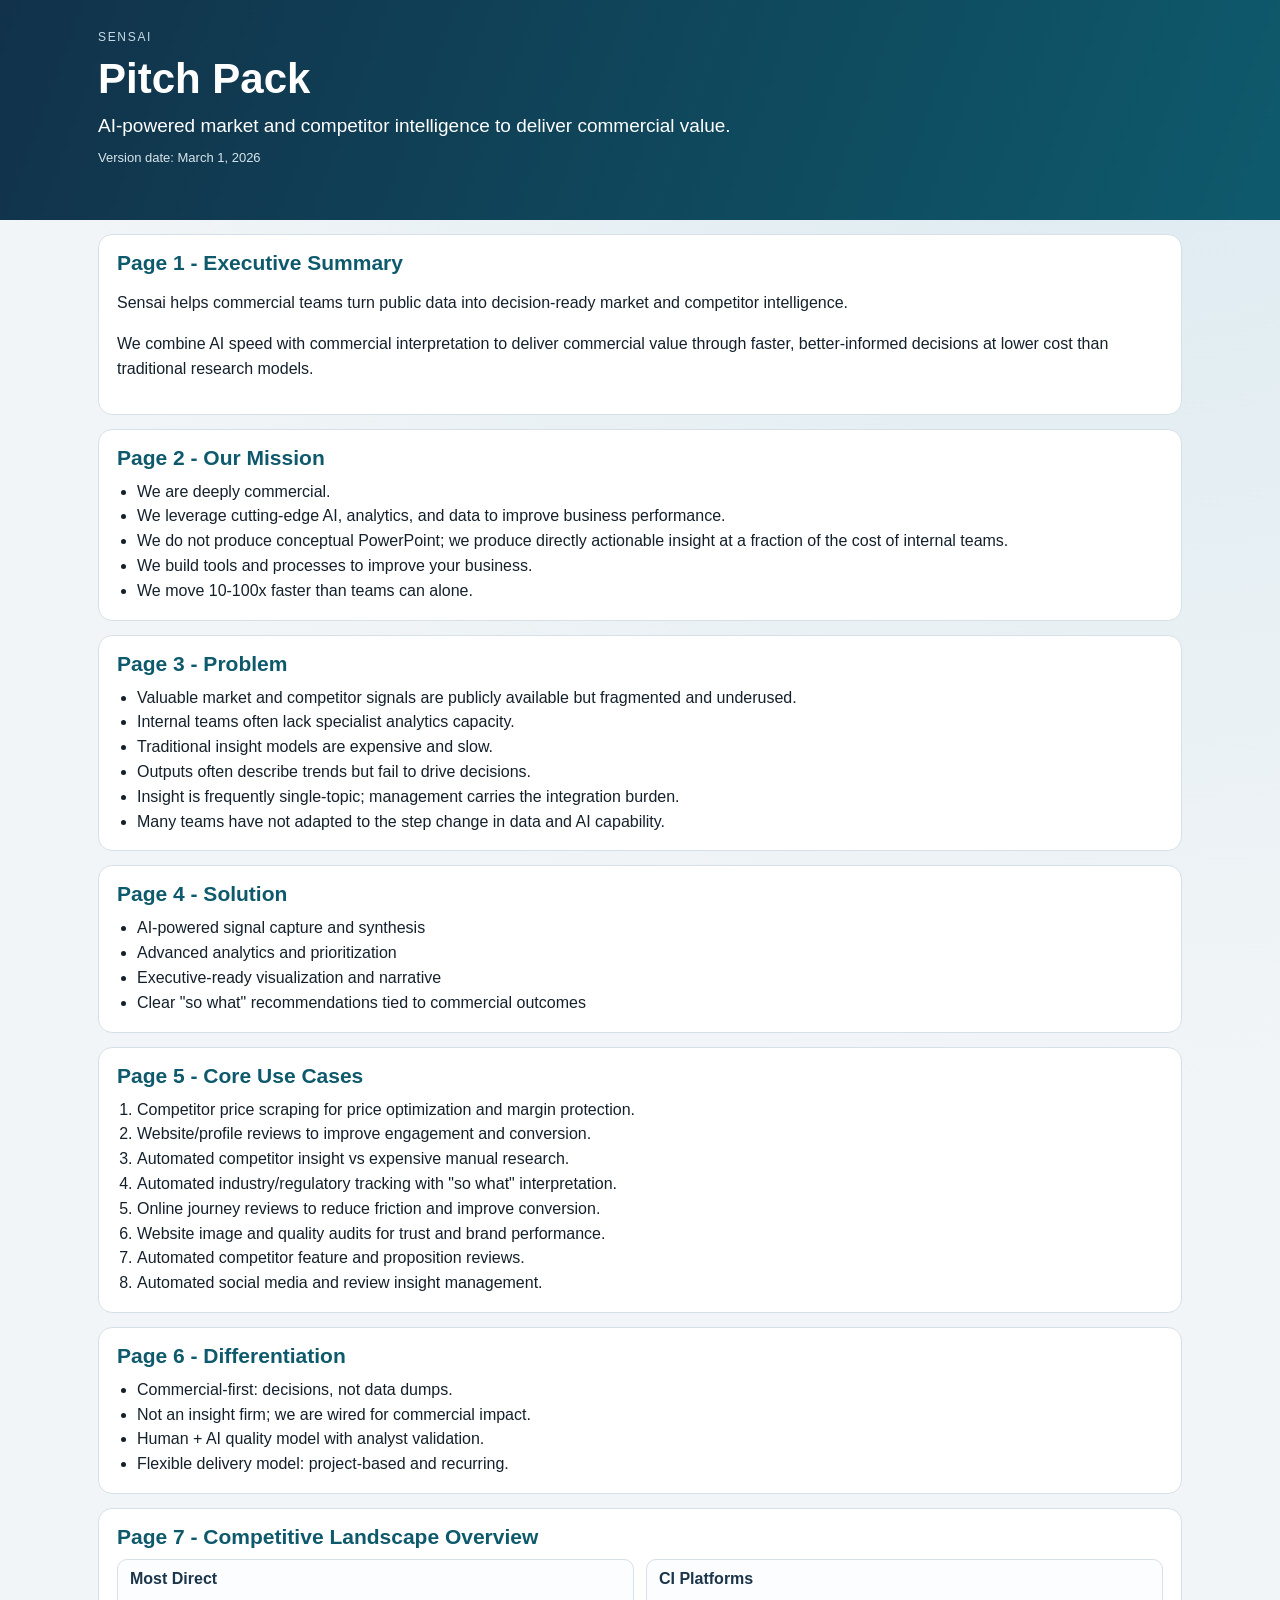
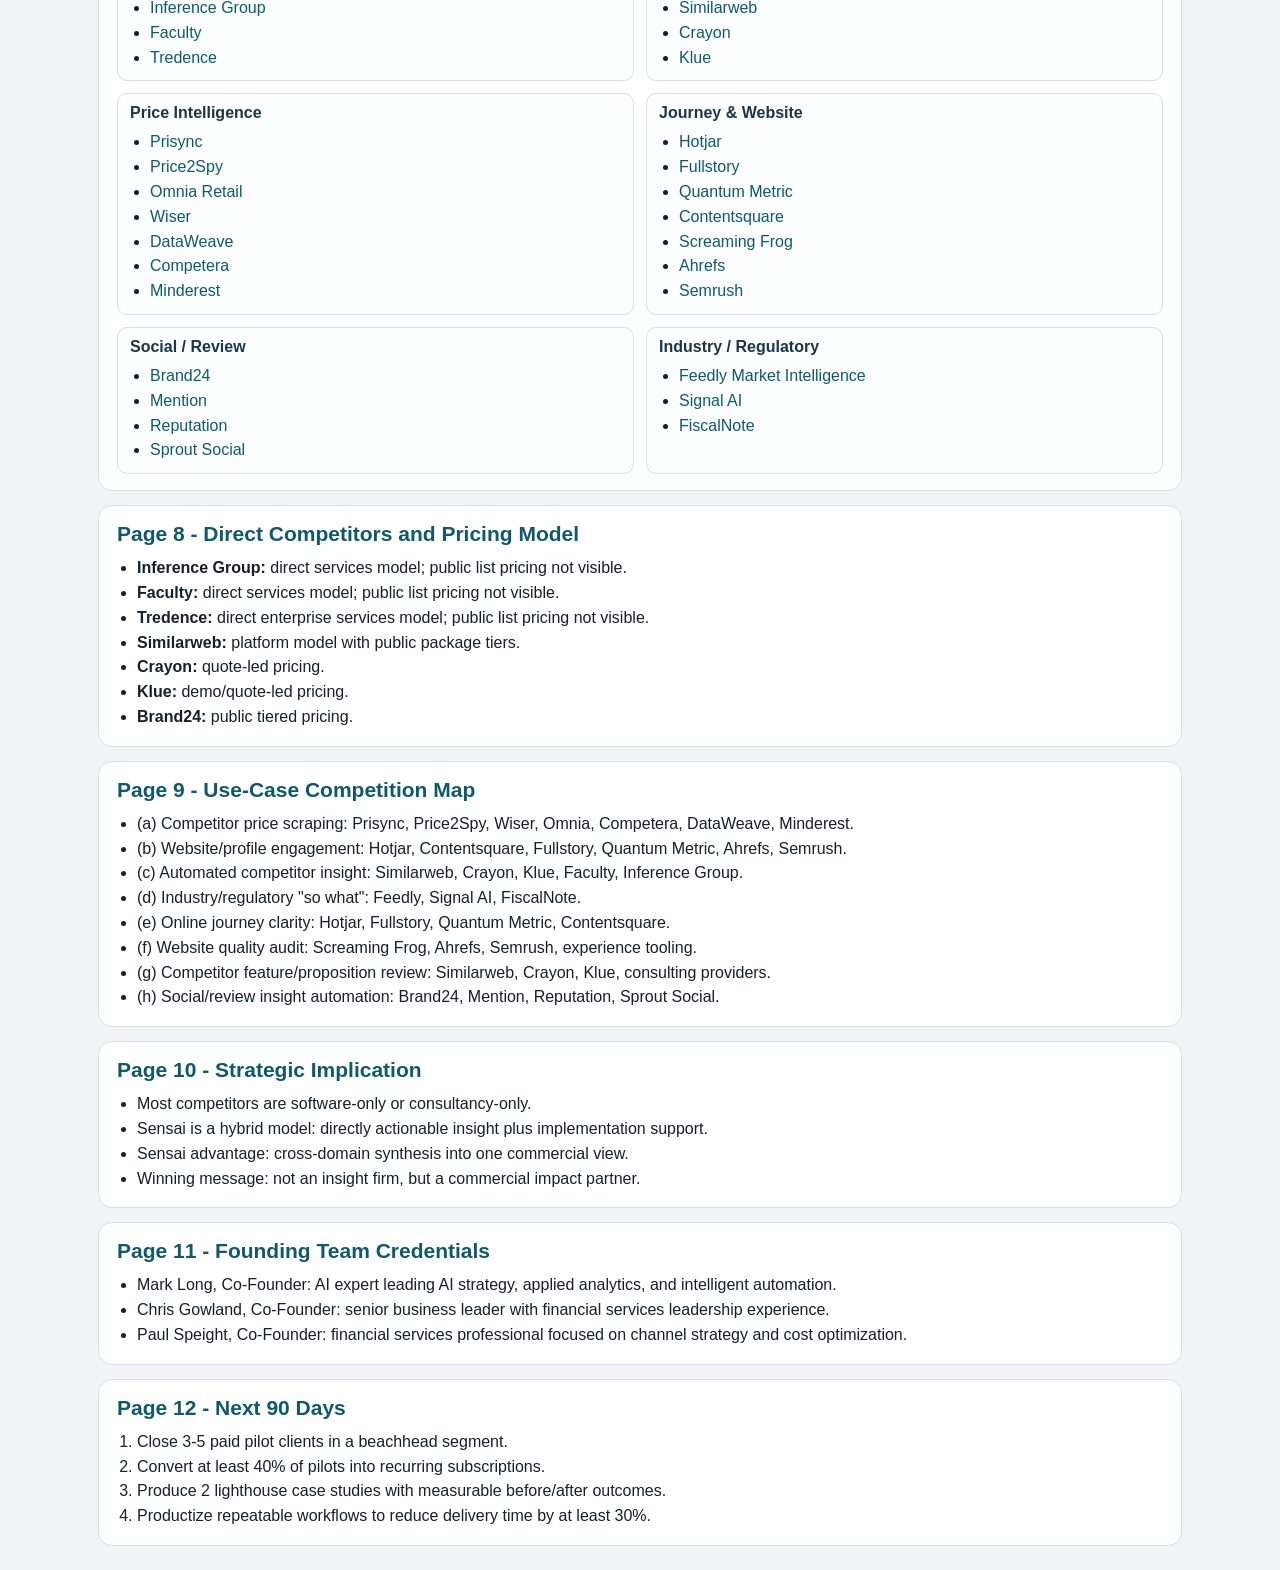
==== docs/publish/site/index.html @ 8a7c7907 "Publish Sensai pitch pack, competitor analysis, and GitHub Pages site" ====
<!doctype html>
<html lang="en">
<head>
  <meta charset="utf-8" />
  <meta name="viewport" content="width=device-width, initial-scale=1" />
  <title>Sensai Pitch Pack</title>
  <link rel="stylesheet" href="./styles.css" />
</head>
<body>
  <header class="hero">
    <div class="wrap">
      <p class="kicker">Sensai</p>
      <h1>Pitch Pack</h1>
      <p class="sub">AI-powered market and competitor intelligence to deliver commercial value.</p>
      <p class="meta">Version date: March 1, 2026</p>
    </div>
  </header>

  <main class="wrap">
    <section>
      <h2>Page 1 - Executive Summary</h2>
      <p>Sensai helps commercial teams turn public data into decision-ready market and competitor intelligence.</p>
      <p>We combine AI speed with commercial interpretation to deliver commercial value through faster, better-informed decisions at lower cost than traditional research models.</p>
    </section>

    <section>
      <h2>Page 2 - Our Mission</h2>
      <ul>
        <li>We are deeply commercial.</li>
        <li>We leverage cutting-edge AI, analytics, and data to improve business performance.</li>
        <li>We do not produce conceptual PowerPoint; we produce directly actionable insight at a fraction of the cost of internal teams.</li>
        <li>We build tools and processes to improve your business.</li>
        <li>We move 10-100x faster than teams can alone.</li>
      </ul>
    </section>

    <section>
      <h2>Page 3 - Problem</h2>
      <ul>
        <li>Valuable market and competitor signals are publicly available but fragmented and underused.</li>
        <li>Internal teams often lack specialist analytics capacity.</li>
        <li>Traditional insight models are expensive and slow.</li>
        <li>Outputs often describe trends but fail to drive decisions.</li>
        <li>Insight is frequently single-topic; management carries the integration burden.</li>
        <li>Many teams have not adapted to the step change in data and AI capability.</li>
      </ul>
    </section>

    <section>
      <h2>Page 4 - Solution</h2>
      <ul>
        <li>AI-powered signal capture and synthesis</li>
        <li>Advanced analytics and prioritization</li>
        <li>Executive-ready visualization and narrative</li>
        <li>Clear "so what" recommendations tied to commercial outcomes</li>
      </ul>
    </section>

    <section>
      <h2>Page 5 - Core Use Cases</h2>
      <ol>
        <li>Competitor price scraping for price optimization and margin protection.</li>
        <li>Website/profile reviews to improve engagement and conversion.</li>
        <li>Automated competitor insight vs expensive manual research.</li>
        <li>Automated industry/regulatory tracking with "so what" interpretation.</li>
        <li>Online journey reviews to reduce friction and improve conversion.</li>
        <li>Website image and quality audits for trust and brand performance.</li>
        <li>Automated competitor feature and proposition reviews.</li>
        <li>Automated social media and review insight management.</li>
      </ol>
    </section>

    <section>
      <h2>Page 6 - Differentiation</h2>
      <ul>
        <li>Commercial-first: decisions, not data dumps.</li>
        <li>Not an insight firm; we are wired for commercial impact.</li>
        <li>Human + AI quality model with analyst validation.</li>
        <li>Flexible delivery model: project-based and recurring.</li>
      </ul>
    </section>

    <section>
      <h2>Page 7 - Competitive Landscape Overview</h2>
      <div class="grid">
        <article>
          <h3>Most Direct</h3>
          <ul>
            <li><a href="https://www.inferencegroup.com/" target="_blank" rel="noreferrer">Inference Group</a></li>
            <li><a href="https://faculty.ai/" target="_blank" rel="noreferrer">Faculty</a></li>
            <li><a href="https://www.tredence.com/services/generative-ai" target="_blank" rel="noreferrer">Tredence</a></li>
          </ul>
        </article>
        <article>
          <h3>CI Platforms</h3>
          <ul>
            <li><a href="https://www.similarweb.com/" target="_blank" rel="noreferrer">Similarweb</a></li>
            <li><a href="https://www.crayon.co/" target="_blank" rel="noreferrer">Crayon</a></li>
            <li><a href="https://klue.com/" target="_blank" rel="noreferrer">Klue</a></li>
          </ul>
        </article>
        <article>
          <h3>Price Intelligence</h3>
          <ul>
            <li><a href="https://prisync.com/" target="_blank" rel="noreferrer">Prisync</a></li>
            <li><a href="https://www.price2spy.com/pricing/" target="_blank" rel="noreferrer">Price2Spy</a></li>
            <li><a href="https://www.omniaretail.com/" target="_blank" rel="noreferrer">Omnia Retail</a></li>
            <li><a href="https://www.wiser.com/products/price-execution/" target="_blank" rel="noreferrer">Wiser</a></li>
            <li><a href="https://next.dataweave.com/us/commerce-intelligence" target="_blank" rel="noreferrer">DataWeave</a></li>
            <li><a href="https://competera.ai/products/price-management" target="_blank" rel="noreferrer">Competera</a></li>
            <li><a href="https://www.minderest.com/pricing-department" target="_blank" rel="noreferrer">Minderest</a></li>
          </ul>
        </article>
        <article>
          <h3>Journey & Website</h3>
          <ul>
            <li><a href="https://www.hotjar.com/" target="_blank" rel="noreferrer">Hotjar</a></li>
            <li><a href="https://www.fullstory.com/" target="_blank" rel="noreferrer">Fullstory</a></li>
            <li><a href="https://www.quantummetric.com/" target="_blank" rel="noreferrer">Quantum Metric</a></li>
            <li><a href="https://contentsquare.com/" target="_blank" rel="noreferrer">Contentsquare</a></li>
            <li><a href="https://www.screamingfrog.co.uk/seo-spider/" target="_blank" rel="noreferrer">Screaming Frog</a></li>
            <li><a href="https://ahrefs.com/pricing" target="_blank" rel="noreferrer">Ahrefs</a></li>
            <li><a href="https://www.semrush.com/kb/936-manage-your-business-account" target="_blank" rel="noreferrer">Semrush</a></li>
          </ul>
        </article>
        <article>
          <h3>Social / Review</h3>
          <ul>
            <li><a href="https://brand24.com/prices/" target="_blank" rel="noreferrer">Brand24</a></li>
            <li><a href="https://mention.com/en/pricing/" target="_blank" rel="noreferrer">Mention</a></li>
            <li><a href="https://reputation.com/pricing" target="_blank" rel="noreferrer">Reputation</a></li>
            <li><a href="https://sproutsocial.com/pricing/" target="_blank" rel="noreferrer">Sprout Social</a></li>
          </ul>
        </article>
        <article>
          <h3>Industry / Regulatory</h3>
          <ul>
            <li><a href="https://feedly.com/market-intelligence/pricing" target="_blank" rel="noreferrer">Feedly Market Intelligence</a></li>
            <li><a href="https://signal-ai.com/solutions/ask-aiq/" target="_blank" rel="noreferrer">Signal AI</a></li>
            <li><a href="https://fiscalnote.com/products/tariff-tracker" target="_blank" rel="noreferrer">FiscalNote</a></li>
          </ul>
        </article>
      </div>
    </section>

    <section>
      <h2>Page 8 - Direct Competitors and Pricing Model</h2>
      <ul>
        <li><strong>Inference Group:</strong> direct services model; public list pricing not visible.</li>
        <li><strong>Faculty:</strong> direct services model; public list pricing not visible.</li>
        <li><strong>Tredence:</strong> direct enterprise services model; public list pricing not visible.</li>
        <li><strong>Similarweb:</strong> platform model with public package tiers.</li>
        <li><strong>Crayon:</strong> quote-led pricing.</li>
        <li><strong>Klue:</strong> demo/quote-led pricing.</li>
        <li><strong>Brand24:</strong> public tiered pricing.</li>
      </ul>
    </section>

    <section>
      <h2>Page 9 - Use-Case Competition Map</h2>
      <ul>
        <li>(a) Competitor price scraping: Prisync, Price2Spy, Wiser, Omnia, Competera, DataWeave, Minderest.</li>
        <li>(b) Website/profile engagement: Hotjar, Contentsquare, Fullstory, Quantum Metric, Ahrefs, Semrush.</li>
        <li>(c) Automated competitor insight: Similarweb, Crayon, Klue, Faculty, Inference Group.</li>
        <li>(d) Industry/regulatory "so what": Feedly, Signal AI, FiscalNote.</li>
        <li>(e) Online journey clarity: Hotjar, Fullstory, Quantum Metric, Contentsquare.</li>
        <li>(f) Website quality audit: Screaming Frog, Ahrefs, Semrush, experience tooling.</li>
        <li>(g) Competitor feature/proposition review: Similarweb, Crayon, Klue, consulting providers.</li>
        <li>(h) Social/review insight automation: Brand24, Mention, Reputation, Sprout Social.</li>
      </ul>
    </section>

    <section>
      <h2>Page 10 - Strategic Implication</h2>
      <ul>
        <li>Most competitors are software-only or consultancy-only.</li>
        <li>Sensai is a hybrid model: directly actionable insight plus implementation support.</li>
        <li>Sensai advantage: cross-domain synthesis into one commercial view.</li>
        <li>Winning message: not an insight firm, but a commercial impact partner.</li>
      </ul>
    </section>

    <section>
      <h2>Page 11 - Founding Team Credentials</h2>
      <ul>
        <li>Mark Long, Co-Founder: AI expert leading AI strategy, applied analytics, and intelligent automation.</li>
        <li>Chris Gowland, Co-Founder: senior business leader with financial services leadership experience.</li>
        <li>Paul Speight, Co-Founder: financial services professional focused on channel strategy and cost optimization.</li>
      </ul>
    </section>

    <section>
      <h2>Page 12 - Next 90 Days</h2>
      <ol>
        <li>Close 3-5 paid pilot clients in a beachhead segment.</li>
        <li>Convert at least 40% of pilots into recurring subscriptions.</li>
        <li>Produce 2 lighthouse case studies with measurable before/after outcomes.</li>
        <li>Productize repeatable workflows to reduce delivery time by at least 30%.</li>
      </ol>
    </section>
  </main>
</body>
</html>
---- docs/publish/site/styles.css ----
:root {
  --bg: #f2f5f7;
  --card: #ffffff;
  --ink: #14202b;
  --muted: #4b6072;
  --brand: #0e5a6c;
  --accent: #d17f31;
  --line: #d7e0e7;
}

* {
  box-sizing: border-box;
}

body {
  margin: 0;
  font-family: "Segoe UI", Tahoma, Arial, sans-serif;
  color: var(--ink);
  background: radial-gradient(circle at 90% 0%, #dbeaf0 0, transparent 33%), var(--bg);
}

.wrap {
  max-width: 1120px;
  margin: 0 auto;
  padding: 0 18px 24px;
}

.hero {
  background: linear-gradient(110deg, #11324a, #0e5a6c);
  color: #fff;
  padding: 28px 0;
}

.kicker {
  margin: 0;
  color: #c6dbe7;
  text-transform: uppercase;
  letter-spacing: 0.14em;
  font-size: 12px;
}

h1 {
  margin: 8px 0 8px;
  font-size: 42px;
}

.sub {
  margin: 0;
  font-size: 19px;
  max-width: 780px;
}

.meta {
  margin: 8px 0 0;
  font-size: 13px;
  color: #d8e5ec;
}

section {
  background: var(--card);
  border: 1px solid var(--line);
  border-radius: 14px;
  margin-top: 14px;
  padding: 16px 18px;
}

h2 {
  margin: 0 0 10px;
  color: var(--brand);
  font-size: 21px;
}

h3 {
  margin: 0 0 8px;
  color: #1b354a;
  font-size: 16px;
}

p, li {
  line-height: 1.55;
}

ul, ol {
  margin: 8px 0 0 20px;
  padding: 0;
}

a {
  color: var(--brand);
  text-decoration: none;
}

a:hover {
  text-decoration: underline;
}

.grid {
  display: grid;
  grid-template-columns: repeat(2, minmax(0, 1fr));
  gap: 12px;
}

.grid article {
  border: 1px solid var(--line);
  border-radius: 10px;
  padding: 10px 12px;
  background: #fbfdfe;
}

@media (max-width: 880px) {
  .grid {
    grid-template-columns: 1fr;
  }

  h1 {
    font-size: 34px;
  }
}
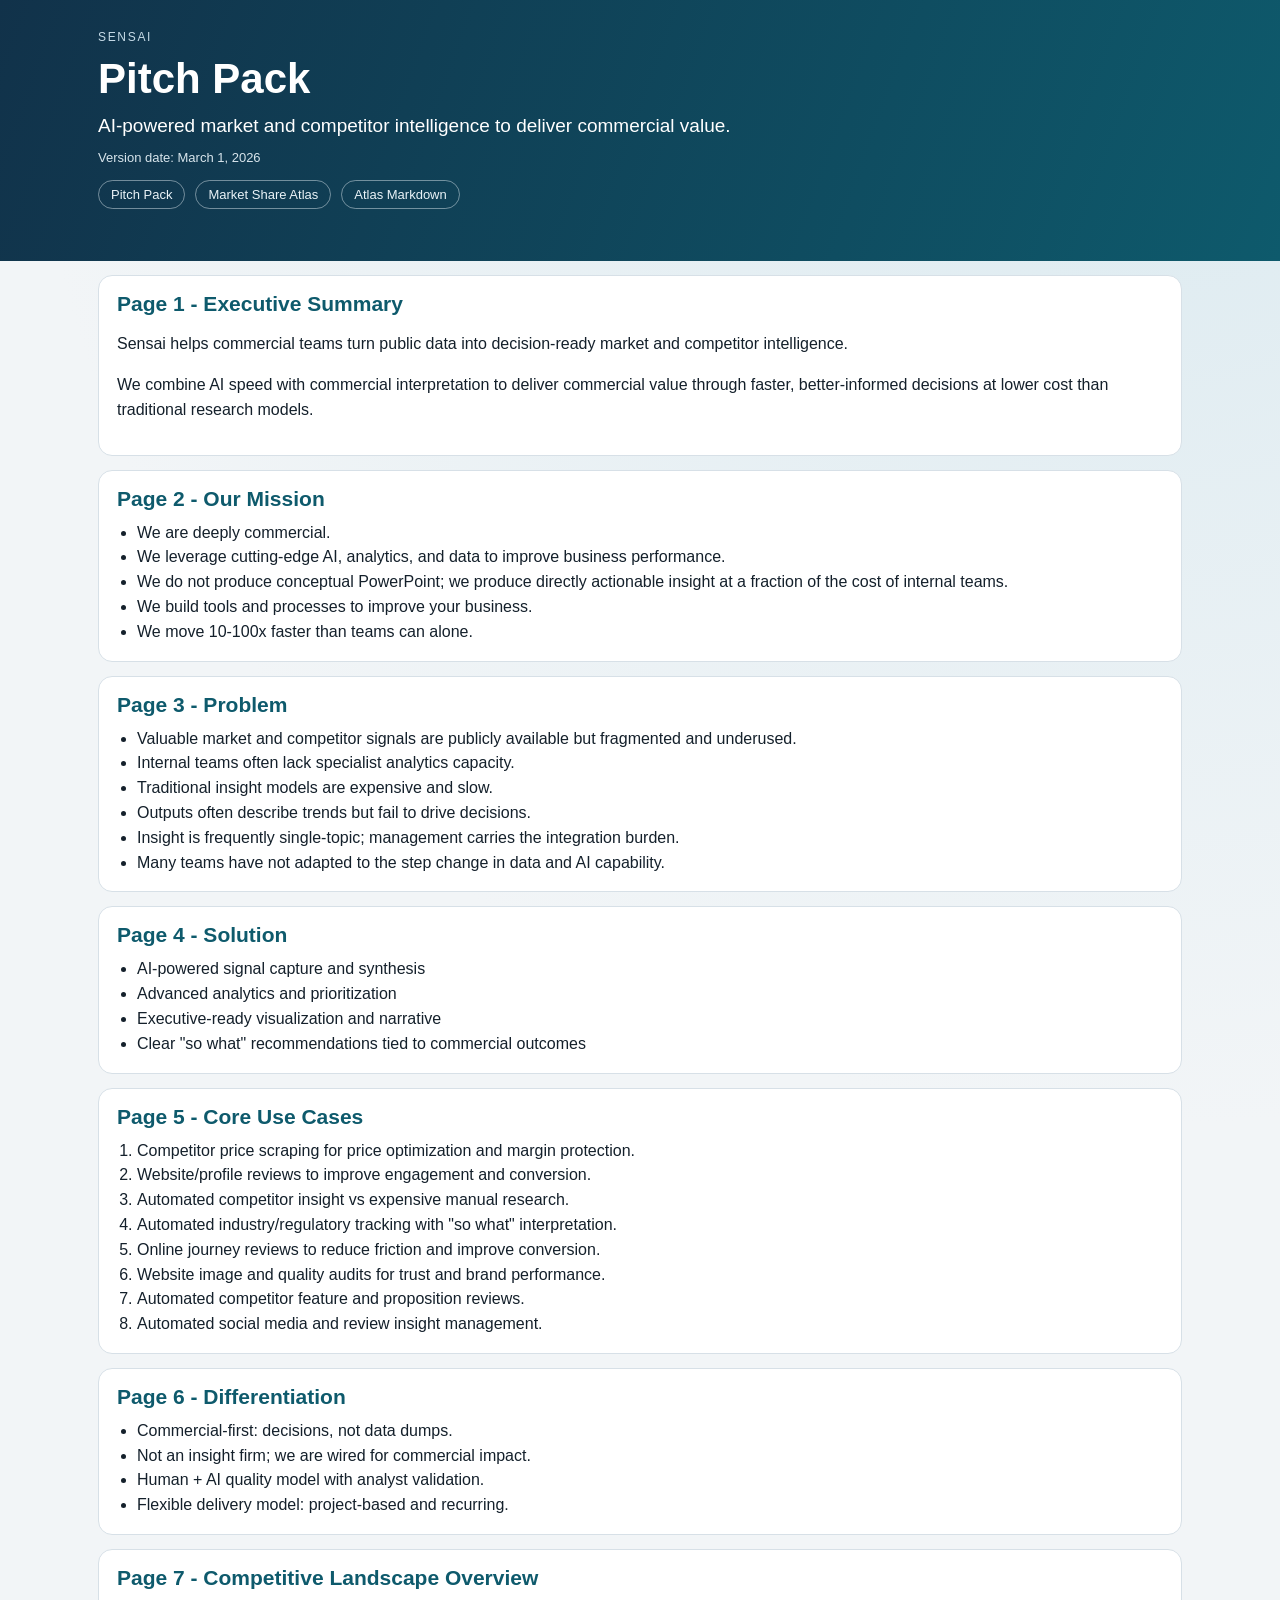
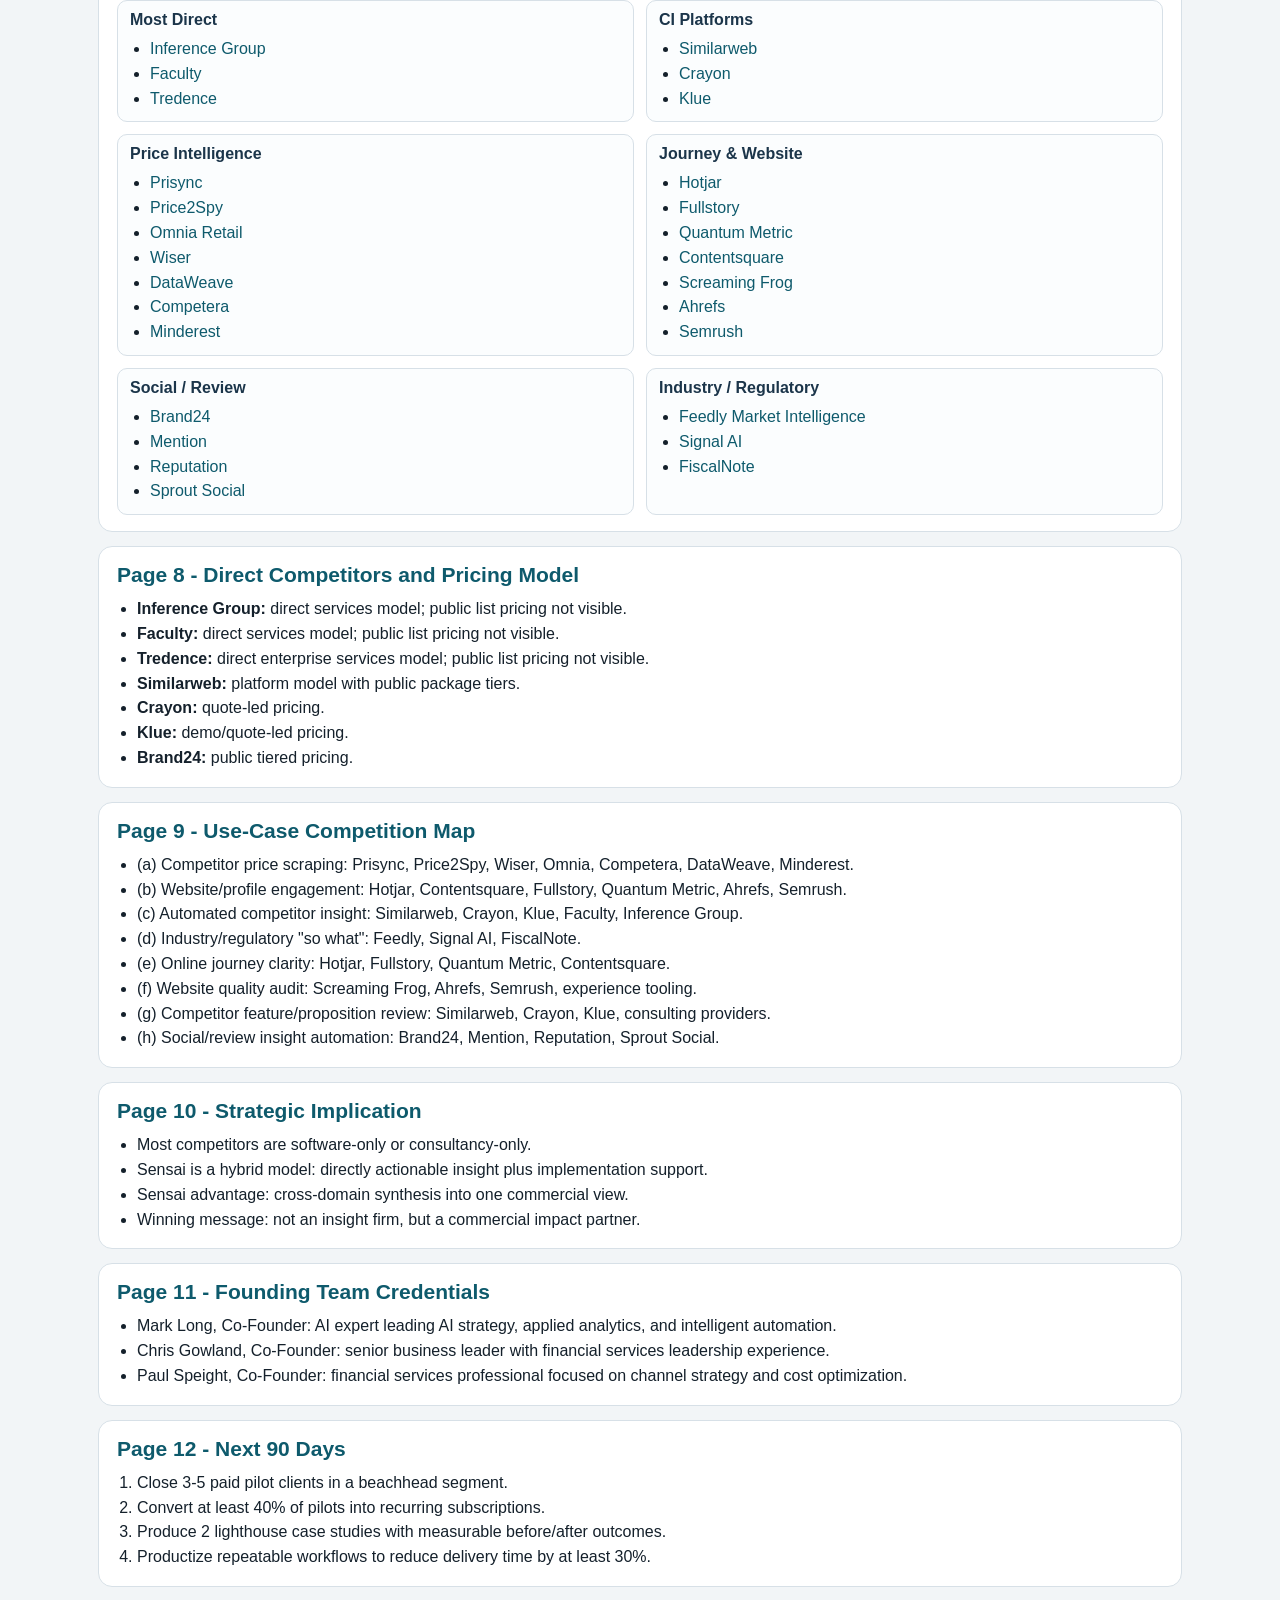
==== commit 4563d9d1: "Add Market Share Atlas page to GitHub Pages site" ====
--- a/docs/publish/site/index.html
+++ b/docs/publish/site/index.html
@@ -13,6 +13,11 @@
       <h1>Pitch Pack</h1>
       <p class="sub">AI-powered market and competitor intelligence to deliver commercial value.</p>
       <p class="meta">Version date: March 1, 2026</p>
+      <nav class="topnav">
+        <a href="./index.html">Pitch Pack</a>
+        <a href="./market-share-atlas.html">Market Share Atlas</a>
+        <a href="../uk-market-share-data-atlas.md">Atlas Markdown</a>
+      </nav>
     </div>
   </header>
 
@@ -201,4 +206,4 @@
   </main>
 </body>
 </html>
-
+<!-- deploy refresh -->
--- a/docs/publish/site/styles.css
+++ b/docs/publish/site/styles.css
@@ -29,6 +29,26 @@
   background: linear-gradient(110deg, #11324a, #0e5a6c);
   color: #fff;
   padding: 28px 0;
+}
+
+.topnav {
+  margin-top: 12px;
+  display: flex;
+  gap: 10px;
+  flex-wrap: wrap;
+}
+
+.topnav a {
+  color: #eaf3f8;
+  border: 1px solid rgba(234, 243, 248, 0.45);
+  border-radius: 999px;
+  padding: 6px 12px;
+  font-size: 13px;
+  text-decoration: none;
+}
+
+.topnav a:hover {
+  background: rgba(255, 255, 255, 0.14);
 }
 
 .kicker {
@@ -107,6 +127,24 @@
   background: #fbfdfe;
 }
 
+table {
+  width: 100%;
+  border-collapse: collapse;
+  font-size: 14px;
+}
+
+th, td {
+  border: 1px solid var(--line);
+  padding: 8px;
+  vertical-align: top;
+  text-align: left;
+}
+
+th {
+  background: #edf4f8;
+  color: #1d3348;
+}
+
 @media (max-width: 880px) {
   .grid {
     grid-template-columns: 1fr;
@@ -116,4 +154,3 @@
     font-size: 34px;
   }
 }
-
